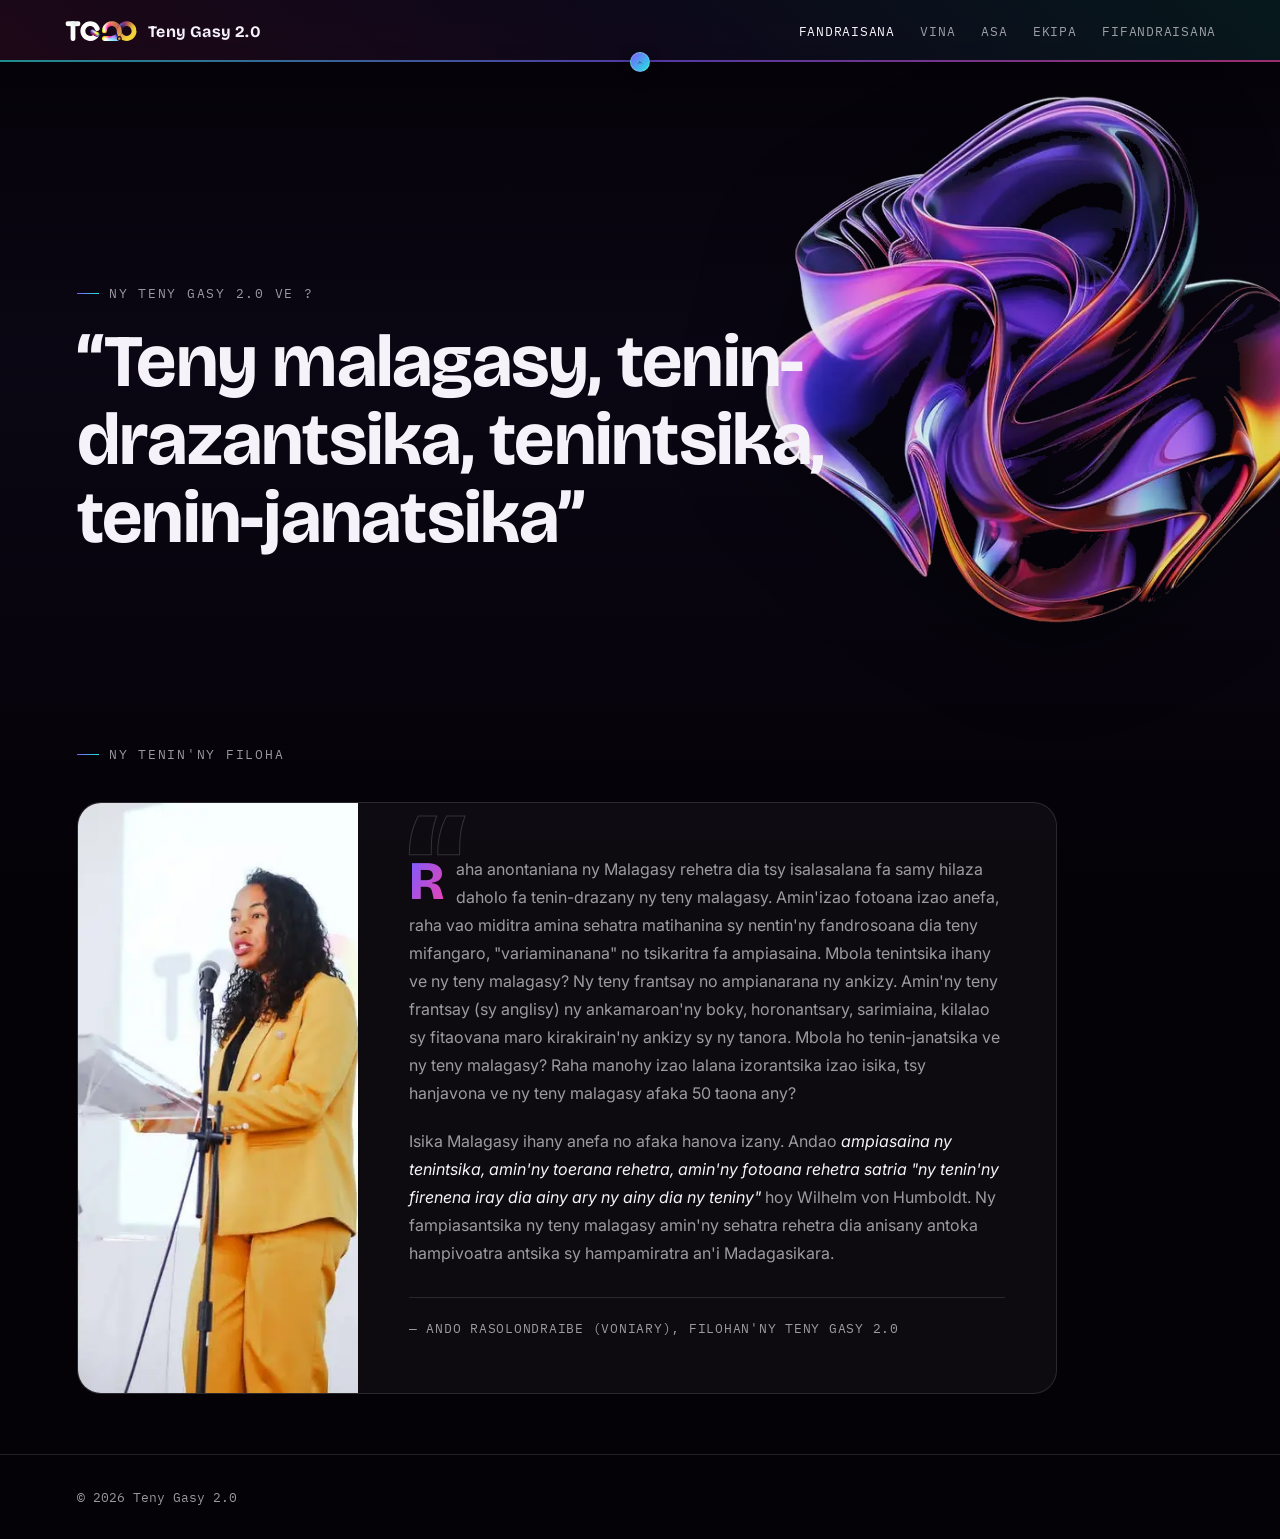
==== index.html @ e1ec0924 "Add files via upload" ====
<!doctype html>
<html lang="mg">
<head>
<meta charset="utf-8" />
<meta name="viewport" content="width=device-width,initial-scale=1" />
<title>Teny Gasy 2.0</title>
<link rel="preconnect" href="https://fonts.googleapis.com">
<link rel="preconnect" href="https://fonts.gstatic.com" crossorigin>
<link href="https://fonts.googleapis.com/css2?family=Bricolage+Grotesque:opsz,wght@12..96,400..800&family=Inter:wght@400;500;600&family=IBM+Plex+Mono:wght@500&display=swap" rel="stylesheet">
<link rel="icon" type="image/svg+xml" href="assets/logo-icon.svg">
<link rel="stylesheet" href="styles.css">
<script src="header.js" defer></script>
</head>
<body>

<header>
  <div class="header-inner">
  <a href="index.html" class="brand">
    <img class="brand-mark" src="assets/logo-icon.svg" alt="" aria-hidden="true" />
    Teny Gasy 2.0
  </a>
  <nav>
    <a href="index.html" aria-current="page">Fandraisana</a>
    <a href="vina.html">Vina</a>
    <a href="hetsika.html">Asa</a>
    <a href="ekipa.html">Ekipa</a>
    <a href="fifandraisana.html">Fifandraisana</a>
  </nav>
  <button class="navburger" type="button" aria-expanded="false" aria-controls="mobile-nav" aria-label="Sokafy ny safidy">
    <span class="navburger-bar"></span>
    <span class="navburger-bar"></span>
    <span class="navburger-bar"></span>
  </button>
  </div>
  <nav class="mobile-nav" id="mobile-nav"></nav>
  <button class="header-toggle" type="button" aria-expanded="true" aria-label="Hafenoy/Aseho ny lohapejy">
    <svg viewBox="0 0 24 24" fill="none" xmlns="http://www.w3.org/2000/svg"><path d="M6 9l6 6 6-6" stroke="currentColor" stroke-width="2" stroke-linecap="round" stroke-linejoin="round"/></svg>
  </button>
</header>

<!-- FANDRAISANA / ACCUEIL -->
<section id="fandraisana">
  <div class="blob-wrap"><img class="blob-img blob--hero" src="assets/hero-blob.webp" alt="" /></div>
  <div class="section-inner">
    <div class="hero-copy">
      <div class="eyebrow">Ny Teny Gasy 2.0 ve ?</div>
      <h1>“Teny malagasy, tenin-drazantsika, tenintsika, tenin-janatsika”</h1>
    </div>
  </div>
</section>

<!-- TENIN'NY FILOHA -->
<section id="teninny-filoha">
  <div class="section-inner">
    <div class="eyebrow">Ny tenin'ny filoha</div>
    <div class="statement-card">
      <div class="statement-media">
        <img src="assets/filoha/filoha-2026.webp" alt="Filohan'ny Teny Gasy 2.0 miteny am-pihaonana" loading="lazy" />
      </div>
      <div class="statement-body">
        <span class="quote-mark" aria-hidden="true">&ldquo;</span>
        <div class="statement">
          <p>Raha anontaniana ny Malagasy rehetra dia tsy isalasalana fa samy hilaza daholo fa tenin-drazany ny teny malagasy. Amin'izao fotoana izao anefa, raha vao miditra amina sehatra matihanina sy nentin'ny fandrosoana dia teny mifangaro, "variaminanana" no tsikaritra fa ampiasaina. Mbola tenintsika ihany ve ny teny malagasy? Ny teny frantsay no ampianarana ny ankizy. Amin'ny teny frantsay (sy anglisy) ny ankamaroan'ny boky, horonantsary, sarimiaina, kilalao sy fitaovana maro kirakirain'ny ankizy sy ny tanora. Mbola ho tenin-janatsika ve ny teny malagasy? Raha manohy izao lalana izorantsika izao isika, tsy hanjavona ve ny teny malagasy afaka 50 taona any?</p>
          <p>Isika Malagasy ihany anefa no afaka hanova izany. Andao <em>ampiasaina ny tenintsika, amin'ny toerana rehetra, amin'ny fotoana rehetra satria "ny tenin'ny firenena iray dia ainy ary ny ainy dia ny teniny"</em> hoy Wilhelm von Humboldt. Ny fampiasantsika ny teny malagasy amin'ny sehatra rehetra dia anisany antoka hampivoatra antsika sy hampamiratra an'i Madagasikara.</p>
        </div>
        <p class="signature">— Ando RASOLONDRAIBE (Voniary), Filohan'ny Teny Gasy 2.0</p>
      </div>
    </div>
  </div>
</section>

<footer>
  <p>© 2026 Teny Gasy 2.0</p>
</footer>


</body>
</html>
---- styles.css ----
:root{
  --bg:#040207;
  --ink:#f6f2fa;
  --muted:rgba(246,242,250,.62);
  --line:rgba(246,242,250,.12);
  --surface:rgba(255,255,255,.04);
  --violet:#7c5cff;
  --magenta:#ff3ea5;
  --cyan:#20e6dd;
  --gold:#ffb020;

  --display: "Bricolage Grotesque", ui-sans-serif, system-ui, sans-serif;
  --body: "Inter", ui-sans-serif, system-ui, sans-serif;
  --mono: "IBM Plex Mono", ui-monospace, monospace;
}

*{box-sizing:border-box}
html{scroll-behavior:smooth}
body{
  margin:0;
  background: linear-gradient(180deg, transparent, rgba(124,92,255,.05) 40%, transparent) fixed, var(--bg);
  color:var(--ink);
  font-family:var(--body);
  -webkit-font-smoothing:antialiased;
  overflow-x:hidden;
}

a{color:inherit}

::selection{ background: var(--violet); color:#fff; }

/* ---------- signature visuals (real liquid-glass renders) ---------- */

.blob-wrap{
  position:absolute;
  inset:0;
  pointer-events:none;
  z-index:0;
  overflow:hidden;
}

.blob-img{
  position:absolute;
  animation: drift 26s ease-in-out infinite;
  will-change: transform;
  filter: drop-shadow(0 20px 50px rgba(0,0,0,.5));
}

@keyframes drift{
  0%,100%{ transform: translate3d(0,0,0) rotate(0deg) scale(1); }
  50%{ transform: translate3d(0,-16px,0) rotate(2deg) scale(1.02); }
}

@media (prefers-reduced-motion: reduce){
  .blob-img{ animation: none; }
}

.blob--hero{
  top:-6%; right:-8%;
  width:min(58vw, 78vh, 680px);
  opacity:.95;
}

.blob--vina{
  width:min(38vw, 460px);
  top:-40px; right:-20px;
  opacity:.95;
}

.blob--hetsika{
  width:min(50vw, 620px);
  bottom:-80px; right:-60px;
  opacity:.8;
}

.blob--ekipa{
  width:min(38vw, 460px);
  top:60px; right:-60px;
  opacity:.6;
}

.blob--contact{
  width:min(40vw, 480px);
  bottom:-100px; right:-60px;
  opacity:.7;
}

header{
  position:sticky; top:0; z-index:50;
  padding:20px clamp(20px,5vw,64px);
  background:
    linear-gradient(220deg, rgba(32,230,221,.10), rgba(124,92,255,.08) 50%, rgba(255,62,165,.10)),
    rgba(4,2,7,.78);
  backdrop-filter: blur(14px);
  transition: padding .35s ease;
}
header::after{
  content:"";
  position:absolute; left:0; right:0; bottom:0;
  height:2px;
  background: linear-gradient(90deg, var(--cyan), var(--violet), var(--magenta));
  opacity:.6;
}

.header-inner{
  display:flex; align-items:center; justify-content:space-between;
  max-height:60px;
  opacity:1;
  overflow:hidden;
  transition: max-height .35s ease, opacity .25s ease .05s;
}

header.is-collapsed{ padding-top:7px; padding-bottom:7px; }
header.is-collapsed .header-inner{
  max-height:0;
  opacity:0;
  pointer-events:none;
  transition: max-height .3s ease, opacity .15s ease;
}

.header-toggle{
  position:absolute; left:50%; bottom:-10px; transform:translateX(-50%);
  width:20px; height:20px;
  display:flex; align-items:center; justify-content:center;
  border-radius:50%;
  border:1px solid rgba(255,255,255,.22);
  background: linear-gradient(135deg, var(--violet), var(--cyan));
  color:#04020c;
  cursor:pointer;
  box-shadow: 0 4px 14px rgba(0,0,0,.4);
  z-index:3;
  transition: transform .2s ease;
}
.header-toggle:hover{ transform:translateX(-50%) scale(1.1); }
.header-toggle svg{
  width:13px; height:13px;
  transform: rotate(180deg);
  transition: transform .3s ease;
}
header.is-collapsed .header-toggle svg{ transform: rotate(0deg); }

.brand{
  display:flex; align-items:center; gap:10px;
  font-family:var(--display);
  font-weight:700;
  font-size:16px;
  letter-spacing:.2px;
  text-decoration:none;
}
.brand-mark{
  width:auto;height:22px;
  display:block;
}

nav{ display:flex; gap:clamp(14px,2vw,30px); }
nav a{
  font-family:var(--mono);
  font-size:12.5px;
  text-transform:uppercase;
  letter-spacing:.06em;
  text-decoration:none;
  color:var(--muted);
  transition: color .2s ease;
}
nav a:hover{ color:var(--ink); }
nav a[aria-current="page"]{ color:var(--ink); }

.navburger{
  display:none;
  flex-direction:column;
  align-items:stretch;
  justify-content:center;
  gap:5px;
  width:32px; height:32px;
  padding:0;
  background:none;
  border:none;
  cursor:pointer;
  flex:0 0 auto;
}
.navburger-bar{
  display:block;
  width:100%; height:2px;
  border-radius:2px;
  background: var(--ink);
  transition: transform .25s ease, opacity .2s ease;
}
header.nav-open .navburger-bar:nth-child(1){ transform: translateY(7px) rotate(45deg); }
header.nav-open .navburger-bar:nth-child(2){ opacity:0; }
header.nav-open .navburger-bar:nth-child(3){ transform: translateY(-7px) rotate(-45deg); }

.mobile-nav{
  display:none;
  flex-direction:column;
  position:absolute; top:100%; left:0; right:0;
  background: rgba(4,2,7,.97);
  backdrop-filter: blur(16px);
  border-top:1px solid var(--line);
  max-height:0;
  overflow:hidden;
  transition: max-height .35s ease;
}
.mobile-nav a{
  padding:17px clamp(20px,5vw,64px);
  font-family:var(--mono);
  font-size:13px;
  text-transform:uppercase;
  letter-spacing:.06em;
  text-decoration:none;
  color:var(--muted);
  border-bottom:1px solid var(--line);
}
.mobile-nav a:last-child{ border-bottom:none; }
.mobile-nav a[aria-current="page"]{ color:var(--ink); }

header.nav-open .mobile-nav{ max-height:70vh; }

section{ position:relative; padding: 120px clamp(20px,6vw,90px); }
.section-inner{ position:relative; z-index:2; max-width:1180px; margin:0 auto; }

.eyebrow{
  font-family:var(--mono);
  font-size:12.5px;
  letter-spacing:.14em;
  text-transform:uppercase;
  color:var(--muted);
  display:flex; align-items:center; gap:10px;
  margin-bottom:22px;
}
.eyebrow::before{
  content:"";
  width:22px; height:1px;
  background: linear-gradient(90deg, var(--violet), var(--cyan));
}

h1,h2,h3{
  font-family:var(--display);
  font-weight:700;
  line-height:1.05;
  letter-spacing:-.01em;
  margin:0;
}

.lede{
  font-size:clamp(16px,1.4vw,19px);
  line-height:1.65;
  color:var(--muted);
  max-width:60ch;
}

.btn{
  display:inline-flex; align-items:center; gap:8px;
  font-family:var(--mono);
  font-size:13px;
  letter-spacing:.04em;
  text-transform:uppercase;
  text-decoration:none;
  color:var(--ink);
  background:var(--surface);
  border:1px solid var(--line);
  padding:13px 20px;
  border-radius:999px;
  transition: border-color .2s ease, transform .15s ease, background .2s ease;
}
.btn:hover{ border-color: rgba(255,255,255,.35); transform: translateY(-1px); }
.btn::after{ content:"→"; transition: transform .2s ease; }
.btn:hover::after{ transform: translateX(3px); }

.btn--solid{
  background: linear-gradient(120deg, var(--violet), var(--magenta));
  border-color: transparent;
  color:#fff;
  font-weight:600;
}

/* ---------- hero (fandraisana) ---------- */

#fandraisana{ padding-top:96px; padding-bottom:40px; min-height:76vh; display:flex; align-items:center; }
#fandraisana .section-inner{ width:100%; }

.hero-copy{ max-width:780px; }
.hero-copy h1{ font-size:clamp(38px, 6vw, 74px); margin:18px 0 22px 0; }
.hero-copy .lede{ margin-bottom:34px; max-width:56ch; }

.hero-cta{ display:flex; gap:14px; flex-wrap:wrap; }

/* ---------- tenin'ny filoha (statement) ---------- */

#teninny-filoha{ padding-top:0; padding-bottom:60px; }

.statement-card{
  position:relative;
  max-width:980px;
  margin-top:40px;
  display:grid;
  grid-template-columns:minmax(220px,280px) 1fr;
  border:1px solid var(--line);
  border-radius:24px;
  background:var(--surface);
  overflow:hidden;
}

.statement-media{ position:relative; min-height:100%; background:var(--bg); }
.statement-media img{
  position:absolute; inset:0;
  width:100%; height:100%;
  object-fit:cover;
  object-position:60% 30%;
  display:block;
}

.statement-body{
  position:relative;
  padding:52px clamp(24px,4vw,56px) 44px;
}

.quote-mark{
  position:absolute;
  top:-6px; left:clamp(20px,4vw,50px);
  font-family:var(--display);
  font-weight:800;
  font-size:150px;
  line-height:1;
  color:transparent;
  -webkit-text-stroke:1px rgba(255,255,255,.16);
  pointer-events:none;
  user-select:none;
}

.statement{ position:relative; z-index:1; max-width:760px; display:grid; gap:20px; margin-top:0; }
.statement p{ color:var(--muted); font-size:16px; line-height:1.75; margin:0; }
.statement em{ font-style:italic; color:var(--ink); }

.statement p:first-of-type::first-letter{
  font-family:var(--display);
  font-weight:800;
  font-size:3.4em;
  line-height:.75;
  float:left;
  padding-right:12px;
  margin-top:6px;
  background:linear-gradient(120deg, var(--violet), var(--magenta));
  -webkit-background-clip:text;
  background-clip:text;
  color:transparent;
}

.statement-card .signature{
  position:relative; z-index:1;
  margin-top:30px;
  padding-top:22px;
  border-top:1px solid var(--line);
  font-family:var(--mono);
  font-size:12.5px;
  letter-spacing:.06em;
  text-transform:uppercase;
  color:var(--muted);
}

@media (max-width:700px){
  .statement-card{ grid-template-columns:1fr; }
  .statement-media{ min-height:260px; }
  #fandraisana{ padding-top:76px; min-height:auto; }
}

/* ---------- page hero (sous-pages) ---------- */

.page-hero{ padding-top:150px; padding-bottom:60px; }
.page-hero h1{ font-size:clamp(32px,4.6vw,52px); max-width:18ch; }

/* ---------- vina ---------- */


.vina-grid{
  display:grid;
  grid-template-columns: 1fr 1fr;
  gap:60px;
  align-items:stretch;
  margin-top:52px;
}

.goal-list{ list-style:none; margin:0; padding:0; display:grid; gap:22px; }
.goal-list li{ display:flex; gap:16px; padding-bottom:22px; border-bottom:1px solid var(--line); }
.goal-list li:last-child{ border-bottom:none; padding-bottom:0; }

.goal-list h4{ font-family:var(--display); font-size:17px; margin:0 0 6px 0; font-weight:600; }
.goal-list p{ margin:0; color:var(--muted); font-size:14px; line-height:1.6; }

/* enlarged goal cards on the Vina page, to fill the height next to the statement column */
#vina .goal-list{
  display:grid;
  grid-template-rows:repeat(3,1fr);
  gap:20px;
  height:100%;
}
#vina .goal-list li{
  display:flex; align-items:center; gap:22px;
  padding:30px clamp(22px,2.4vw,34px);
  border:1px solid var(--line);
  border-radius:20px;
  background:var(--surface);
  transition: border-color .25s ease, transform .25s ease;
}
#vina .goal-list li:hover{ border-color: rgba(255,255,255,.28); transform: translateY(-2px); }

.goal-arrow{
  flex:0 0 auto;
  width:42px; height:42px;
  display:flex; align-items:center; justify-content:center;
}
.goal-arrow svg{ width:100%; height:100%; transition: transform .25s ease; }
#vina .goal-list li:hover .goal-arrow svg{ transform: translate(3px,-3px); }

#vina .goal-list p{ color:var(--ink); font-size:16.5px; line-height:1.55; font-weight:500; }

/* ---------- hetsika (carousels par rubrique) ---------- */

.rubriques{ margin-top:16px; }
.rubrique{ margin-bottom:64px; }
.rubrique:last-child{ margin-bottom:0; }
.rubrique h4{
  font-family:var(--display);
  font-weight:700;
  font-size:clamp(22px, 2.6vw, 30px);
  letter-spacing:-.01em;
  text-transform:none;
  color:var(--ink);
  margin-bottom:20px;
}

.rubrique-desc{
  margin:-8px 0 22px 0;
  color:var(--muted);
  font-size:15px;
  line-height:1.75;
  max-width:900px;
}

.carousel{ position:relative; }

.carousel-viewport{
  overflow:hidden;
  border-radius:4px;
}

.carousel-track{
  display:flex;
  gap:16px;
  cursor:grab;
  touch-action:pan-y;
  will-change:transform;
  transition: transform .5s cubic-bezier(.22,.85,.32,1);
  -webkit-user-select:none;
  user-select:none;
}
.carousel-track.is-dragging{
  transition:none;
  cursor:grabbing;
}

.carousel-slide{
  position:relative;
  flex:0 0 auto;
  width:min(560px, 84vw);
  aspect-ratio:16/10;
  border-radius:20px;
  overflow:hidden;
  border:1px solid var(--line);
  background:var(--bg);
  margin:0;
}
.carousel-slide img{
  width:100%; height:100%;
  object-fit:cover;
  display:block;
  -webkit-user-drag:none;
  pointer-events:none;
}
.carousel-slide figcaption{
  position:absolute; inset:auto 0 0 0;
  display:flex; flex-direction:column; gap:4px;
  padding:26px clamp(18px,3vw,28px) 18px;
  background:linear-gradient(180deg, transparent, rgba(4,2,7,.92) 65%);
  opacity:0;
  transform:translateY(10px);
  transition: opacity .45s ease, transform .45s ease;
}
.carousel-slide.is-active figcaption{ opacity:1; transform:translateY(0); }

.rc-title{ font-family:var(--display); font-weight:600; font-size:15.5px; color:var(--ink); }
.rc-date{ font-family:var(--mono); font-size:11px; letter-spacing:.06em; text-transform:uppercase; color:var(--muted); }

.carousel-controls{
  display:flex; align-items:center; justify-content:center;
  gap:14px; margin-top:16px;
}
.carousel-arrow{
  width:34px; height:34px; border-radius:50%;
  border:1px solid var(--line); background:var(--surface);
  color:var(--ink); font-size:16px; line-height:1;
  cursor:pointer;
  display:flex; align-items:center; justify-content:center;
  transition: border-color .2s ease, transform .15s ease;
}
.carousel-arrow:hover{ border-color:rgba(255,255,255,.35); transform:translateY(-1px); }

.carousel-dots{ display:flex; gap:8px; }
.carousel-dot{
  width:7px; height:7px; border-radius:50%;
  background:var(--line); border:none; padding:0;
  cursor:pointer;
  transition: background .2s ease, transform .2s ease;
}
.carousel-dot.is-active{
  background: linear-gradient(120deg, var(--violet), var(--cyan));
  transform: scale(1.35);
}

.rubrique--links{ padding-top:36px; border-top:1px solid var(--line); }
.link-row{ display:flex; gap:12px; flex-wrap:wrap; margin-top:18px; }

.section-subhead{
  font-size:20px;
  margin-top:64px;
}

/* ---------- ekipa ---------- */

.team-photo{
  margin:32px 0 60px 0;
  border-radius:22px;
  overflow:hidden;
  border:1px solid var(--line);
  aspect-ratio:16/9;
}
.team-photo img{ width:100%; height:100%; object-fit:cover; display:block; }

.team-stories-title{
  font-family:var(--display);
  font-weight:700;
  font-size:clamp(22px, 2.6vw, 30px);
  letter-spacing:-.01em;
  color:var(--ink);
  margin-bottom:20px;
}

.carousel--team .carousel-slide{
  width:min(640px, 88vw);
  aspect-ratio:auto;
  display:grid;
  grid-template-columns:200px 1fr;
  background:var(--surface);
}
.team-media{ position:relative; }
.team-media img{ position:absolute; inset:0; width:100%; height:100%; object-fit:cover; display:block; }
.team-body{
  padding:26px 28px;
  display:flex;
  flex-direction:column;
  justify-content:center;
  gap:8px;
}
.team-body h5{ font-family:var(--display); font-size:17px; margin:0; font-weight:600; color:var(--ink); }
.team-body .role{ font-family:var(--mono); font-size:11px; letter-spacing:.05em; text-transform:uppercase; color:var(--muted); }
.team-body p{ margin:4px 0 0 0; font-size:13.5px; line-height:1.6; color:var(--muted); }

@media (max-width:600px){
  .carousel--team .carousel-slide{ grid-template-columns:1fr; }
  .team-media{ height:220px; }
  .team-media img{ object-position: center 18%; }
  .team-media img[src*="tina"]{ object-position: center 30%; }
  .team-media img[src*="mose-njo"]{ object-position: center 30%; }
  .team-media img[src*="joro"]{ object-position: center 32%; }
}

/* ---------- fifandraisana ---------- */

#fifandraisana{ padding-bottom:140px; }

.reason-list{
  display:grid;
  grid-template-columns:repeat(3, 1fr);
  gap:16px;
  margin-top:40px;
  max-width:900px;
}
.reason-item{
  display:flex; flex-direction:column; gap:16px;
  padding:24px;
  border:1px solid var(--line);
  border-radius:18px;
  background:var(--surface);
}
.reason-icon{
  width:36px; height:36px;
  display:flex; align-items:center; justify-content:center;
}
.reason-icon svg{ width:100%; height:100%; }
.reason-item p{ margin:0; font-size:14.5px; line-height:1.6; color:var(--muted); }

.contact-grid{
  margin-top:52px;
  display:grid;
  grid-template-columns:repeat(auto-fit,minmax(240px,1fr));
  gap:16px;
}

.contact-card{
  border:1px solid var(--line);
  border-radius:18px;
  padding:22px;
  background:var(--surface);
  display:flex; flex-direction:column; gap:14px;
}

.contact-icon{
  width:38px; height:38px;
  border-radius:12px;
  border:1px solid var(--line);
  display:flex; align-items:center; justify-content:center;
}
.contact-icon svg{ width:19px; height:19px; }

.contact-card .label{ font-family:var(--mono); font-size:11.5px; text-transform:uppercase; letter-spacing:.06em; color:var(--muted); }
.contact-card .value{ font-size:15px; word-break:break-word; }
.contact-card .btn{ align-self:flex-start; }

.contact-link{
  display:inline-flex; align-items:center; gap:6px;
  font-family:var(--display);
  font-weight:600;
  font-size:15px;
  color:var(--ink);
  text-decoration:none;
  align-self:flex-start;
}
.contact-link .arrow{
  transition: transform .2s ease;
  color:var(--cyan);
}
.contact-link:hover .arrow{ transform: translate(3px,-3px); }

footer{
  padding:34px clamp(20px,6vw,90px);
  border-top:1px solid var(--line);
  display:flex; justify-content:space-between; align-items:center;
  flex-wrap:wrap; gap:12px;
}
footer p{ margin:0; font-size:12.5px; color:var(--muted); font-family:var(--mono); }

/* ---------- responsive ---------- */

@media (max-width: 860px){
  .header-inner > nav{ display:none; }
  .navburger{ display:flex; }
  .mobile-nav{ display:flex; }
  .vina-grid{ grid-template-columns:1fr; gap:36px; }
  #vina .goal-list{ height:auto; }
  .blob--hero{ width:80vw; height:80vw; top:-4%; right:-20%; opacity:.7; }
  .reason-list{ grid-template-columns:1fr; }
}

@media (max-width:520px){
  .carousel--team .carousel-slide{ width:min(420px, 88vw); }
  .statement-body{ padding-left:clamp(20px,4vw,56px); padding-right:clamp(20px,4vw,56px); }
  footer{ flex-direction:column; align-items:flex-start; }
}

/* placé en dernier pour bien l'emporter sur les règles non-responsive ci-dessus */
@media (max-width:700px){
  section{ padding-top:72px; padding-bottom:72px; }
  .page-hero{ padding-top:100px; padding-bottom:36px; }
  #fifandraisana{ padding-bottom:80px; }
}

:focus-visible{ outline:2px solid var(--cyan); outline-offset:3px; }
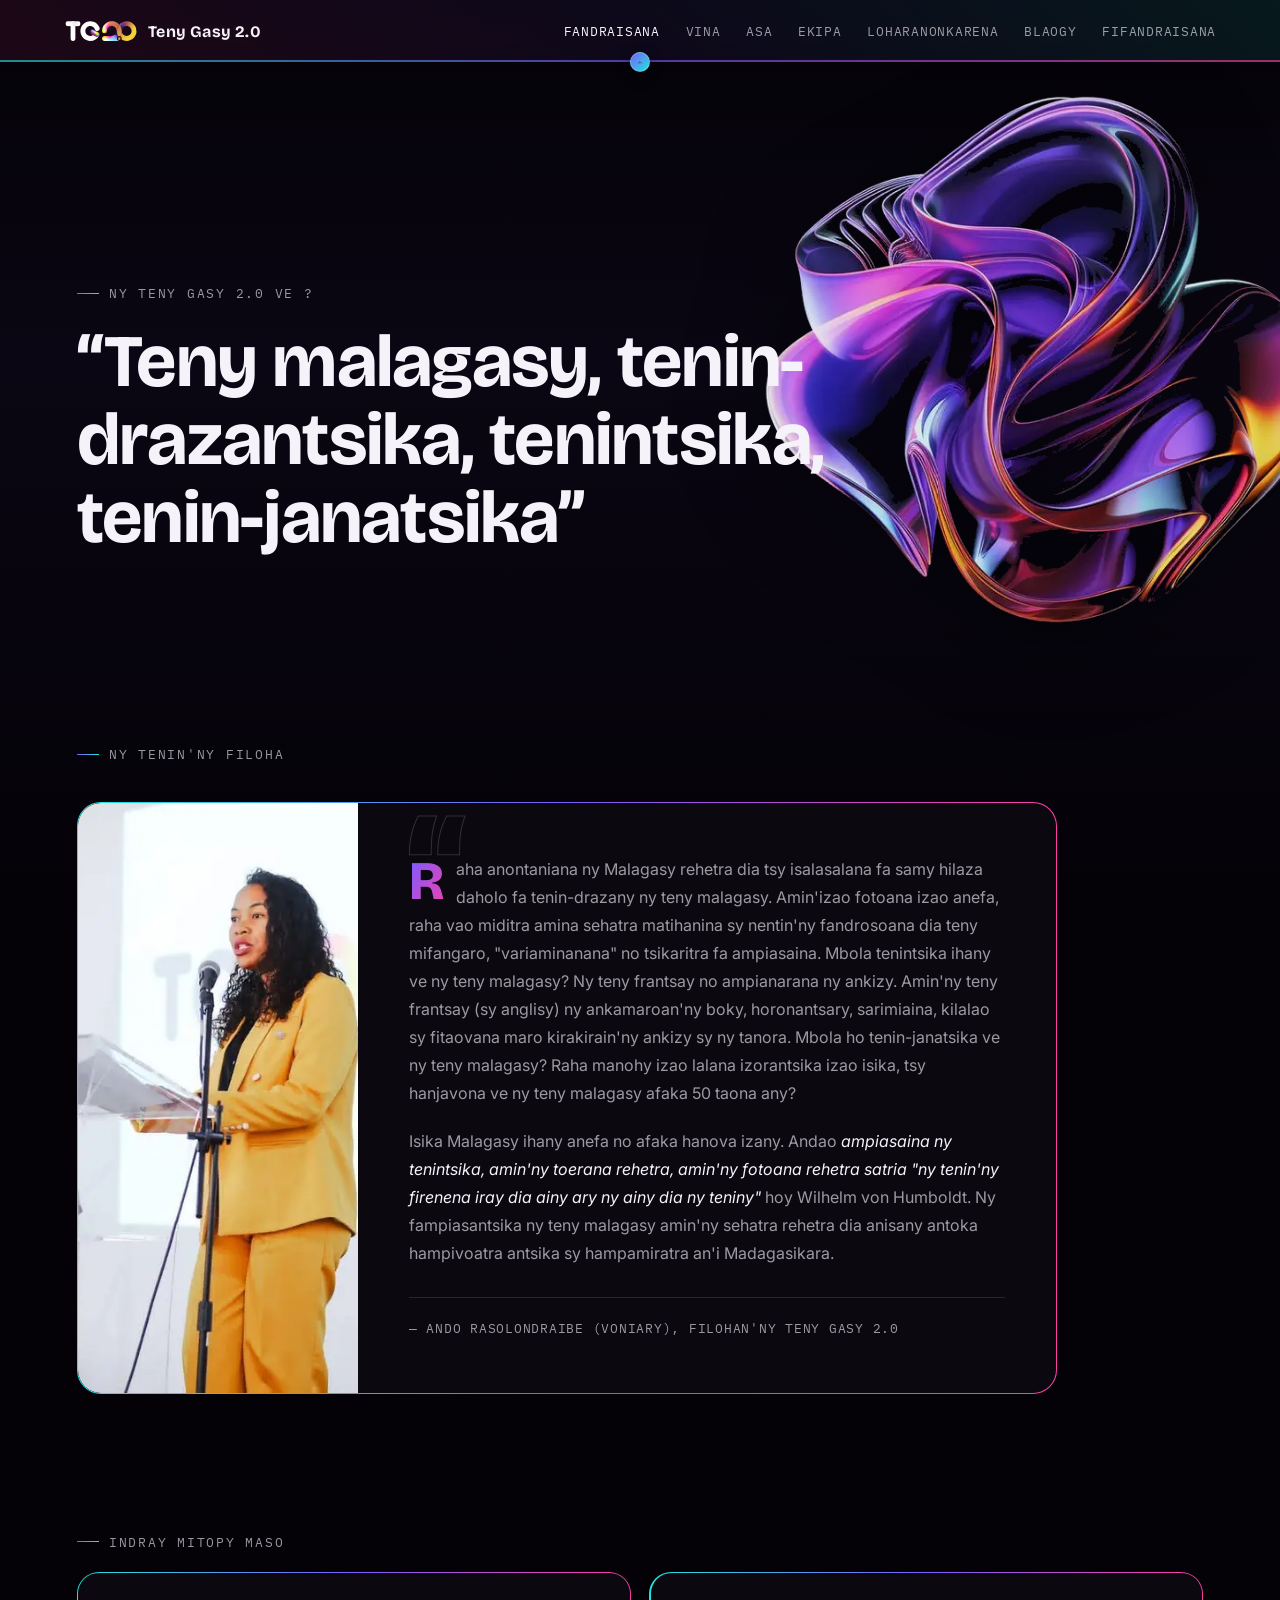
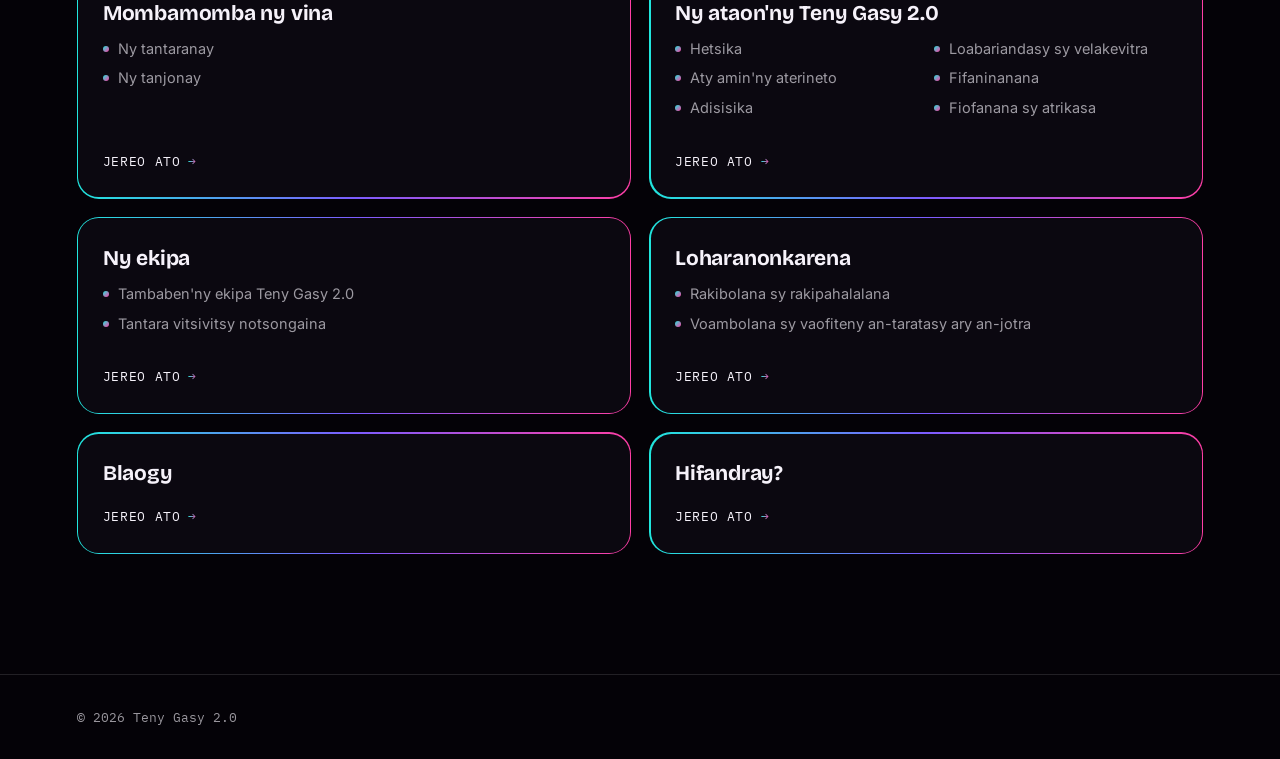
==== commit a4b013f4: "Add files via upload" ====
--- a/index.html
+++ b/index.html
@@ -9,7 +9,7 @@
 <link href="https://fonts.googleapis.com/css2?family=Bricolage+Grotesque:opsz,wght@12..96,400..800&family=Inter:wght@400;500;600&family=IBM+Plex+Mono:wght@500&display=swap" rel="stylesheet">
 <link rel="icon" type="image/svg+xml" href="assets/logo-icon.svg">
 <link rel="stylesheet" href="styles.css">
-<script src="header.js" defer></script>
+<script src="main.js" defer></script>
 </head>
 <body>
 
@@ -24,6 +24,8 @@
     <a href="vina.html">Vina</a>
     <a href="hetsika.html">Asa</a>
     <a href="ekipa.html">Ekipa</a>
+    <a href="loharanonkarena.html">Loharanonkarena</a>
+    <a href="blaogy.html">Blaogy</a>
     <a href="fifandraisana.html">Fifandraisana</a>
   </nav>
   <button class="navburger" type="button" aria-expanded="false" aria-controls="mobile-nav" aria-label="Sokafy ny safidy">
@@ -43,8 +45,8 @@
   <div class="blob-wrap"><img class="blob-img blob--hero" src="assets/hero-blob.webp" alt="" /></div>
   <div class="section-inner">
     <div class="hero-copy">
-      <div class="eyebrow">Ny Teny Gasy 2.0 ve ?</div>
-      <h1>“Teny malagasy, tenin-drazantsika, tenintsika, tenin-janatsika”</h1>
+      <div class="eyebrow reveal">Ny Teny Gasy 2.0 ve ?</div>
+      <h1 class="reveal">“Teny malagasy, tenin-drazantsika, tenintsika, tenin-janatsika”</h1>
     </div>
   </div>
 </section>
@@ -52,12 +54,13 @@
 <!-- TENIN'NY FILOHA -->
 <section id="teninny-filoha">
   <div class="section-inner">
-    <div class="eyebrow">Ny tenin'ny filoha</div>
+    <div class="eyebrow reveal">Ny tenin'ny filoha</div>
     <div class="statement-card">
-      <div class="statement-media">
+      <div class="statement-card-inner">
+      <div class="statement-media reveal">
         <img src="assets/filoha/filoha-2026.webp" alt="Filohan'ny Teny Gasy 2.0 miteny am-pihaonana" loading="lazy" />
       </div>
-      <div class="statement-body">
+      <div class="statement-body reveal">
         <span class="quote-mark" aria-hidden="true">&ldquo;</span>
         <div class="statement">
           <p>Raha anontaniana ny Malagasy rehetra dia tsy isalasalana fa samy hilaza daholo fa tenin-drazany ny teny malagasy. Amin'izao fotoana izao anefa, raha vao miditra amina sehatra matihanina sy nentin'ny fandrosoana dia teny mifangaro, "variaminanana" no tsikaritra fa ampiasaina. Mbola tenintsika ihany ve ny teny malagasy? Ny teny frantsay no ampianarana ny ankizy. Amin'ny teny frantsay (sy anglisy) ny ankamaroan'ny boky, horonantsary, sarimiaina, kilalao sy fitaovana maro kirakirain'ny ankizy sy ny tanora. Mbola ho tenin-janatsika ve ny teny malagasy? Raha manohy izao lalana izorantsika izao isika, tsy hanjavona ve ny teny malagasy afaka 50 taona any?</p>
@@ -65,6 +68,79 @@
         </div>
         <p class="signature">— Ando RASOLONDRAIBE (Voniary), Filohan'ny Teny Gasy 2.0</p>
       </div>
+      </div>
+    </div>
+  </div>
+</section>
+
+<!-- TEASERS VERS LES AUTRES PEJY -->
+<section id="teasers">
+  <div class="section-inner">
+    <div class="eyebrow reveal">Indray mitopy maso</div>
+    <div class="nav-cards">
+
+      <a href="vina.html" class="nav-card reveal">
+        <span class="nav-card-inner">
+          <h3>Mombamomba ny vina</h3>
+          <ul class="nav-card-list">
+            <li>Ny tantaranay</li>
+            <li>Ny tanjonay</li>
+          </ul>
+          <span class="nav-card-cta">Jereo ato <span class="arrow" aria-hidden="true">→</span></span>
+        </span>
+      </a>
+
+      <a href="hetsika.html" class="nav-card reveal">
+        <span class="nav-card-inner">
+          <h3>Ny ataon'ny Teny Gasy 2.0</h3>
+          <ul class="nav-card-list nav-card-list--split">
+            <li>Hetsika</li>
+            <li>Loabariandasy sy velakevitra</li>
+            <li>Aty amin'ny aterineto</li>
+            <li>Fifaninanana</li>
+            <li>Adisisika</li>
+            <li>Fiofanana sy atrikasa</li>
+          </ul>
+          <span class="nav-card-cta">Jereo ato <span class="arrow" aria-hidden="true">→</span></span>
+        </span>
+      </a>
+
+      <a href="ekipa.html" class="nav-card reveal">
+        <span class="nav-card-inner">
+          <h3>Ny ekipa</h3>
+          <ul class="nav-card-list">
+            <li>Tambaben'ny ekipa Teny Gasy 2.0</li>
+            <li>Tantara vitsivitsy notsongaina</li>
+          </ul>
+          <span class="nav-card-cta">Jereo ato <span class="arrow" aria-hidden="true">→</span></span>
+        </span>
+      </a>
+
+      <a href="loharanonkarena.html" class="nav-card reveal">
+        <span class="nav-card-inner">
+          <h3>Loharanonkarena</h3>
+          <ul class="nav-card-list">
+            <li>Rakibolana sy rakipahalalana</li>
+            <li>Voambolana sy vaofiteny an-taratasy ary an-jotra</li>
+          </ul>
+          <span class="nav-card-cta">Jereo ato <span class="arrow" aria-hidden="true">→</span></span>
+        </span>
+      </a>
+
+      <a href="blaogy.html" class="nav-card reveal">
+        <span class="nav-card-inner">
+          <h3>Blaogy</h3>
+          <span class="nav-card-cta">Jereo ato <span class="arrow" aria-hidden="true">→</span></span>
+        </span>
+      </a>
+
+      <a href="fifandraisana.html" class="nav-card reveal">
+        <span class="nav-card-inner">
+          <h3>Hifandray?</h3>
+          <span class="nav-card-cta">Jereo ato <span class="arrow" aria-hidden="true">→</span></span>
+        </span>
+      </a>
+
     </div>
   </div>
 </section>
@@ -73,6 +149,5 @@
   <p>© 2026 Teny Gasy 2.0</p>
 </footer>
 
-
 </body>
 </html>
--- a/styles.css
+++ b/styles.css
@@ -7,7 +7,6 @@
   --violet:#7c5cff;
   --magenta:#ff3ea5;
   --cyan:#20e6dd;
-  --gold:#ffb020;
 
   --display: "Bricolage Grotesque", ui-sans-serif, system-ui, sans-serif;
   --body: "Inter", ui-sans-serif, system-ui, sans-serif;
@@ -242,11 +241,13 @@
 }
 
 .lede{
+  margin:0;
   font-size:clamp(16px,1.4vw,19px);
   line-height:1.65;
   color:var(--muted);
   max-width:60ch;
 }
+.lede--full{ max-width:none; }
 
 .btn{
   display:inline-flex; align-items:center; gap:8px;
@@ -266,13 +267,6 @@
 .btn::after{ content:"→"; transition: transform .2s ease; }
 .btn:hover::after{ transform: translateX(3px); }
 
-.btn--solid{
-  background: linear-gradient(120deg, var(--violet), var(--magenta));
-  border-color: transparent;
-  color:#fff;
-  font-weight:600;
-}
-
 /* ---------- hero (fandraisana) ---------- */
 
 #fandraisana{ padding-top:96px; padding-bottom:40px; min-height:76vh; display:flex; align-items:center; }
@@ -280,23 +274,93 @@
 
 .hero-copy{ max-width:780px; }
 .hero-copy h1{ font-size:clamp(38px, 6vw, 74px); margin:18px 0 22px 0; }
-.hero-copy .lede{ margin-bottom:34px; max-width:56ch; }
-
-.hero-cta{ display:flex; gap:14px; flex-wrap:wrap; }
+
+/* cartes de navigation vers les 6 autres pages */
+.nav-cards{
+  display:grid;
+  grid-template-columns:1fr 1fr;
+  gap:18px;
+}
+
+.nav-card{
+  display:block;
+  border-radius:22px;
+  padding:1.5px;
+  background: linear-gradient(90deg, var(--cyan), var(--violet), var(--magenta));
+  text-decoration:none;
+  color:var(--ink);
+  transition: transform .3s ease, filter .3s ease;
+}
+.nav-card:hover{
+  transform:translateY(-4px);
+  filter: brightness(1.3) saturate(1.2);
+}
+
+.nav-card-inner{
+  display:flex;
+  flex-direction:column;
+  height:100%;
+  padding:28.5px 24.5px;
+  border-radius:20.5px;
+  background:#0b0810;
+}
+
+.nav-card h3{ font-size:21px; margin-bottom:14px; }
+
+.nav-card-list{ list-style:none; margin:0 0 24px 0; padding:0; display:grid; gap:8px; }
+.nav-card-list--split{ grid-template-columns:1fr 1fr; column-gap:16px; }
+.nav-card-list li{
+  position:relative;
+  padding-left:15px;
+  color:var(--muted);
+  font-size:14.5px;
+  line-height:1.5;
+}
+.nav-card-list li::before{
+  content:"";
+  position:absolute; left:0; top:.55em;
+  width:6px; height:6px; border-radius:50%;
+  background: linear-gradient(135deg, var(--cyan), var(--magenta));
+}
+
+.nav-card-cta{
+  margin-top:auto;
+  align-self:flex-start;
+  display:inline-flex; align-items:center; gap:8px;
+  font-family:var(--mono); font-size:12.5px;
+  text-transform:uppercase; letter-spacing:.05em;
+  color:var(--ink);
+  padding-top:10px;
+}
+.nav-card-cta .arrow{
+  background: linear-gradient(90deg, var(--cyan), var(--magenta));
+  -webkit-background-clip:text;
+  background-clip:text;
+  color:transparent;
+  transition: transform .2s ease;
+}
+.nav-card:hover .nav-card-cta .arrow{ transform:translateX(4px); }
+
+#teasers{ padding-top:20px; }
 
 /* ---------- tenin'ny filoha (statement) ---------- */
 
-#teninny-filoha{ padding-top:0; padding-bottom:60px; }
+#teninny-filoha{ padding-top:0; }
 
 .statement-card{
   position:relative;
   max-width:980px;
   margin-top:40px;
+  border-radius:24px;
+  padding:1px;
+  background: linear-gradient(90deg, var(--cyan), var(--violet), var(--magenta));
+}
+
+.statement-card-inner{
   display:grid;
   grid-template-columns:minmax(220px,280px) 1fr;
-  border:1px solid var(--line);
-  border-radius:24px;
-  background:var(--surface);
+  border-radius:23px;
+  background:#0b0810;
   overflow:hidden;
 }
 
@@ -358,7 +422,7 @@
 }
 
 @media (max-width:700px){
-  .statement-card{ grid-template-columns:1fr; }
+  .statement-card-inner{ grid-template-columns:1fr; }
   .statement-media{ min-height:260px; }
   #fandraisana{ padding-top:76px; min-height:auto; }
 }
@@ -366,7 +430,7 @@
 /* ---------- page hero (sous-pages) ---------- */
 
 .page-hero{ padding-top:150px; padding-bottom:60px; }
-.page-hero h1{ font-size:clamp(32px,4.6vw,52px); max-width:18ch; }
+.page-hero h1{ font-size:clamp(32px,4.6vw,52px); max-width:18ch; margin-bottom:22px; }
 
 /* ---------- vina ---------- */
 
@@ -394,14 +458,21 @@
   height:100%;
 }
 #vina .goal-list li{
+  display:block;
+  border-radius:20px;
+  border-bottom:none;
+  padding:1px;
+  background: linear-gradient(90deg, var(--cyan), var(--violet), var(--magenta));
+}
+.goal-card-inner{
   display:flex; align-items:center; gap:22px;
+  height:100%;
   padding:30px clamp(22px,2.4vw,34px);
-  border:1px solid var(--line);
-  border-radius:20px;
-  background:var(--surface);
-  transition: border-color .25s ease, transform .25s ease;
-}
-#vina .goal-list li:hover{ border-color: rgba(255,255,255,.28); transform: translateY(-2px); }
+  border-radius:19px;
+  background:#0b0810;
+  transition: transform .25s ease, filter .3s ease;
+}
+#vina .goal-list li:hover .goal-card-inner{ transform: translateY(-2px); filter: brightness(1.15) saturate(1.15); }
 
 .goal-arrow{
   flex:0 0 auto;
@@ -418,14 +489,15 @@
 .rubriques{ margin-top:16px; }
 .rubrique{ margin-bottom:64px; }
 .rubrique:last-child{ margin-bottom:0; }
-.rubrique h4{
+.rubrique h2,
+.team-stories-title,
+.section-subtitle{
   font-family:var(--display);
   font-weight:700;
   font-size:clamp(22px, 2.6vw, 30px);
   letter-spacing:-.01em;
-  text-transform:none;
   color:var(--ink);
-  margin-bottom:20px;
+  margin:0 0 20px 0;
 }
 
 .rubrique-desc{
@@ -519,9 +591,114 @@
 .rubrique--links{ padding-top:36px; border-top:1px solid var(--line); }
 .link-row{ display:flex; gap:12px; flex-wrap:wrap; margin-top:18px; }
 
-.section-subhead{
-  font-size:20px;
-  margin-top:64px;
+/* ---------- loharanonkarena (ressources) ---------- */
+
+.blob--loharanonkarena{
+  width:min(38vw, 460px);
+  top:-40px; right:-20px;
+  opacity:.55;
+}
+
+.blob--blaogy{
+  width:min(40vw, 480px);
+  top:60px; right:-60px;
+  opacity:.6;
+}
+
+.resource-card{
+  border-radius:20px;
+  padding:1.5px;
+  background: linear-gradient(90deg, var(--cyan), var(--violet), var(--magenta));
+  margin-top:28px;
+}
+
+.resource-card-inner{
+  display:grid;
+  grid-template-columns:minmax(200px,260px) 1fr;
+  border-radius:18.5px;
+  background:#0b0810;
+  overflow:hidden;
+}
+
+.resource-media{ position:relative; min-height:100%; background:var(--bg); }
+.resource-media img{
+  position:absolute; inset:0;
+  width:100%; height:100%;
+  object-fit:cover;
+  display:block;
+}
+.resource-media img[src*="vaofiteny-toekarena"]{
+  object-position:center top;
+}
+
+.resource-body{ padding:30px clamp(22px,3vw,36px); }
+
+@media (max-width:760px){
+  .resource-card-inner{ grid-template-columns:1fr; }
+  .resource-media{ min-height:220px; }
+}
+
+.resource-cols{
+  list-style:none;
+  margin:0;
+  padding:0;
+  display:grid;
+  gap:26px 30px;
+}
+.resource-cols--2{ grid-template-columns:1fr 1fr; }
+.resource-cols--3{ grid-template-columns:1fr 1fr 1fr; }
+
+.resource-cols li{
+  position:relative;
+  padding-left:16px;
+  display:flex;
+  flex-direction:column;
+  align-items:flex-start;
+  gap:8px;
+}
+.resource-cols li::before{
+  content:"";
+  position:absolute; left:0; top:.45em;
+  width:6px; height:6px; border-radius:50%;
+  background: linear-gradient(135deg, var(--cyan), var(--magenta));
+}
+
+.resource-info h3{
+  font-family:var(--display);
+  font-weight:600;
+  font-size:14.5px;
+  line-height:1.35;
+  color:var(--ink);
+  margin:0 0 4px 0;
+}
+.resource-meta{
+  margin:0;
+  font-family:var(--mono);
+  font-size:11px;
+  letter-spacing:.02em;
+  color:var(--muted);
+}
+
+.resource-link{
+  display:inline-flex; align-items:center; gap:6px;
+  font-family:var(--mono); font-size:11.5px;
+  text-transform:uppercase; letter-spacing:.05em;
+  color:var(--ink);
+  text-decoration:none;
+  white-space:nowrap;
+}
+.resource-link .arrow{
+  background: linear-gradient(90deg, var(--cyan), var(--magenta));
+  -webkit-background-clip:text;
+  background-clip:text;
+  color:transparent;
+  transition: transform .2s ease;
+}
+.resource-link:hover .arrow{ transform:translate(3px,-2px); }
+
+@media (max-width:760px){
+  .resource-cols--2,
+  .resource-cols--3{ grid-template-columns:1fr; }
 }
 
 /* ---------- ekipa ---------- */
@@ -535,21 +712,20 @@
 }
 .team-photo img{ width:100%; height:100%; object-fit:cover; display:block; }
 
-.team-stories-title{
-  font-family:var(--display);
-  font-weight:700;
-  font-size:clamp(22px, 2.6vw, 30px);
-  letter-spacing:-.01em;
-  color:var(--ink);
-  margin-bottom:20px;
-}
-
 .carousel--team .carousel-slide{
   width:min(640px, 88vw);
   aspect-ratio:auto;
+  border:none;
+  padding:1px;
+  background: linear-gradient(90deg, var(--cyan), var(--violet), var(--magenta));
+}
+.team-slide-inner{
   display:grid;
   grid-template-columns:200px 1fr;
-  background:var(--surface);
+  height:100%;
+  border-radius:19px;
+  overflow:hidden;
+  background:#0b0810;
 }
 .team-media{ position:relative; }
 .team-media img{ position:absolute; inset:0; width:100%; height:100%; object-fit:cover; display:block; }
@@ -565,7 +741,7 @@
 .team-body p{ margin:4px 0 0 0; font-size:13.5px; line-height:1.6; color:var(--muted); }
 
 @media (max-width:600px){
-  .carousel--team .carousel-slide{ grid-template-columns:1fr; }
+  .team-slide-inner{ grid-template-columns:1fr; }
   .team-media{ height:220px; }
   .team-media img{ object-position: center 18%; }
   .team-media img[src*="tina"]{ object-position: center 30%; }
@@ -585,11 +761,16 @@
   max-width:900px;
 }
 .reason-item{
+  border-radius:18px;
+  padding:1px;
+  background: linear-gradient(90deg, var(--cyan), var(--violet), var(--magenta));
+}
+.reason-item-inner{
   display:flex; flex-direction:column; gap:16px;
+  height:100%;
   padding:24px;
-  border:1px solid var(--line);
-  border-radius:18px;
-  background:var(--surface);
+  border-radius:17px;
+  background:#0b0810;
 }
 .reason-icon{
   width:36px; height:36px;
@@ -597,6 +778,8 @@
 }
 .reason-icon svg{ width:100%; height:100%; }
 .reason-item p{ margin:0; font-size:14.5px; line-height:1.6; color:var(--muted); }
+
+#fifandraisana .section-subtitle{ margin-top:64px; }
 
 .contact-grid{
   margin-top:52px;
@@ -606,11 +789,16 @@
 }
 
 .contact-card{
-  border:1px solid var(--line);
   border-radius:18px;
+  padding:1px;
+  background: linear-gradient(90deg, var(--cyan), var(--violet), var(--magenta));
+}
+.contact-card-inner{
+  display:flex; flex-direction:column; gap:14px;
+  height:100%;
   padding:22px;
-  background:var(--surface);
-  display:flex; flex-direction:column; gap:14px;
+  border-radius:17px;
+  background:#0b0810;
 }
 
 .contact-icon{
@@ -622,8 +810,6 @@
 .contact-icon svg{ width:19px; height:19px; }
 
 .contact-card .label{ font-family:var(--mono); font-size:11.5px; text-transform:uppercase; letter-spacing:.06em; color:var(--muted); }
-.contact-card .value{ font-size:15px; word-break:break-word; }
-.contact-card .btn{ align-self:flex-start; }
 
 .contact-link{
   display:inline-flex; align-items:center; gap:6px;
@@ -656,6 +842,7 @@
   .mobile-nav{ display:flex; }
   .vina-grid{ grid-template-columns:1fr; gap:36px; }
   #vina .goal-list{ height:auto; }
+  .nav-cards{ grid-template-columns:1fr; }
   .blob--hero{ width:80vw; height:80vw; top:-4%; right:-20%; opacity:.7; }
   .reason-list{ grid-template-columns:1fr; }
 }
@@ -674,3 +861,24 @@
 }
 
 :focus-visible{ outline:2px solid var(--cyan); outline-offset:3px; }
+
+/* ---------- apparition séquentielle au défilement ---------- */
+/* .reveal ne se cache qu'une fois le JS prêt (progressive enhancement) :
+   si le script ne se charge pas, le contenu reste visible par défaut. */
+body.reveal-ready .reveal{
+  opacity:0;
+  transform:translateY(22px);
+  transition: opacity .6s ease, transform .6s ease;
+}
+body.reveal-ready .reveal.is-visible{
+  opacity:1;
+  transform:none;
+}
+
+@media (prefers-reduced-motion: reduce){
+  body.reveal-ready .reveal{
+    opacity:1;
+    transform:none;
+    transition:none;
+  }
+}
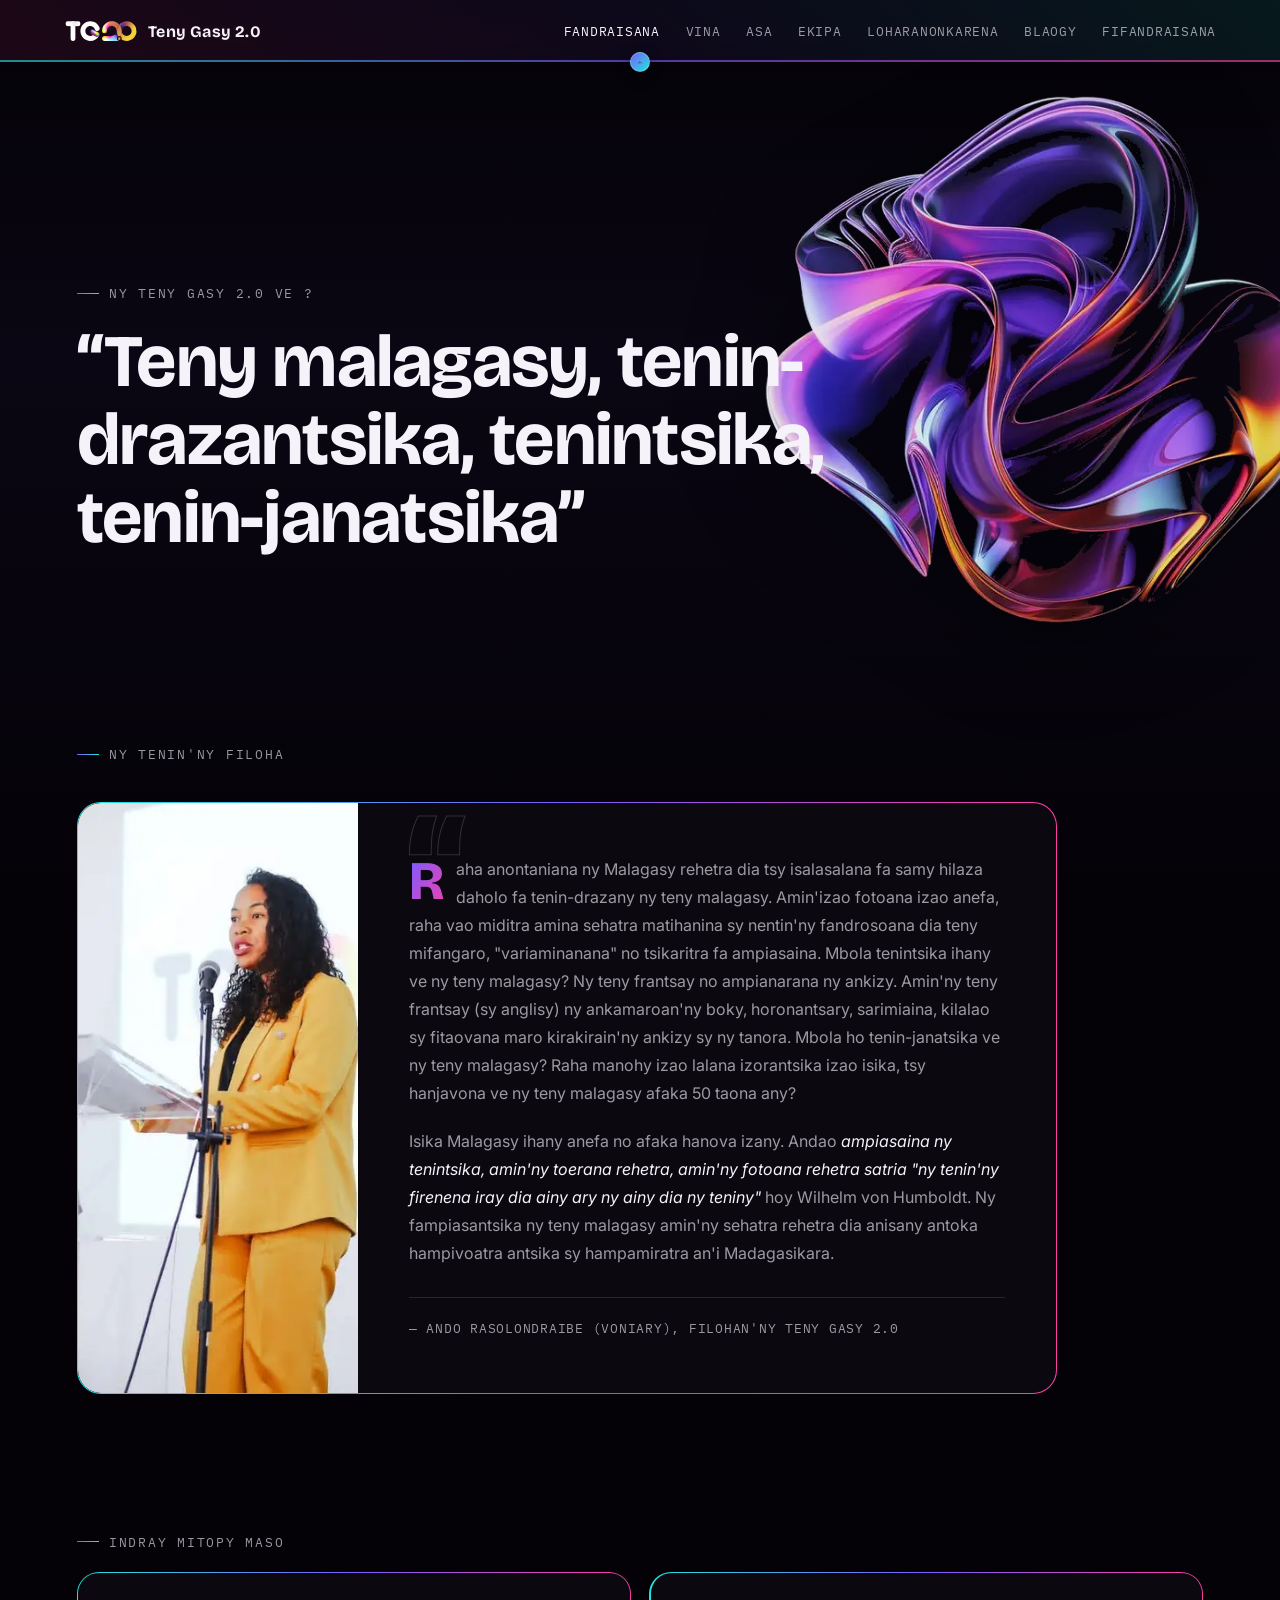
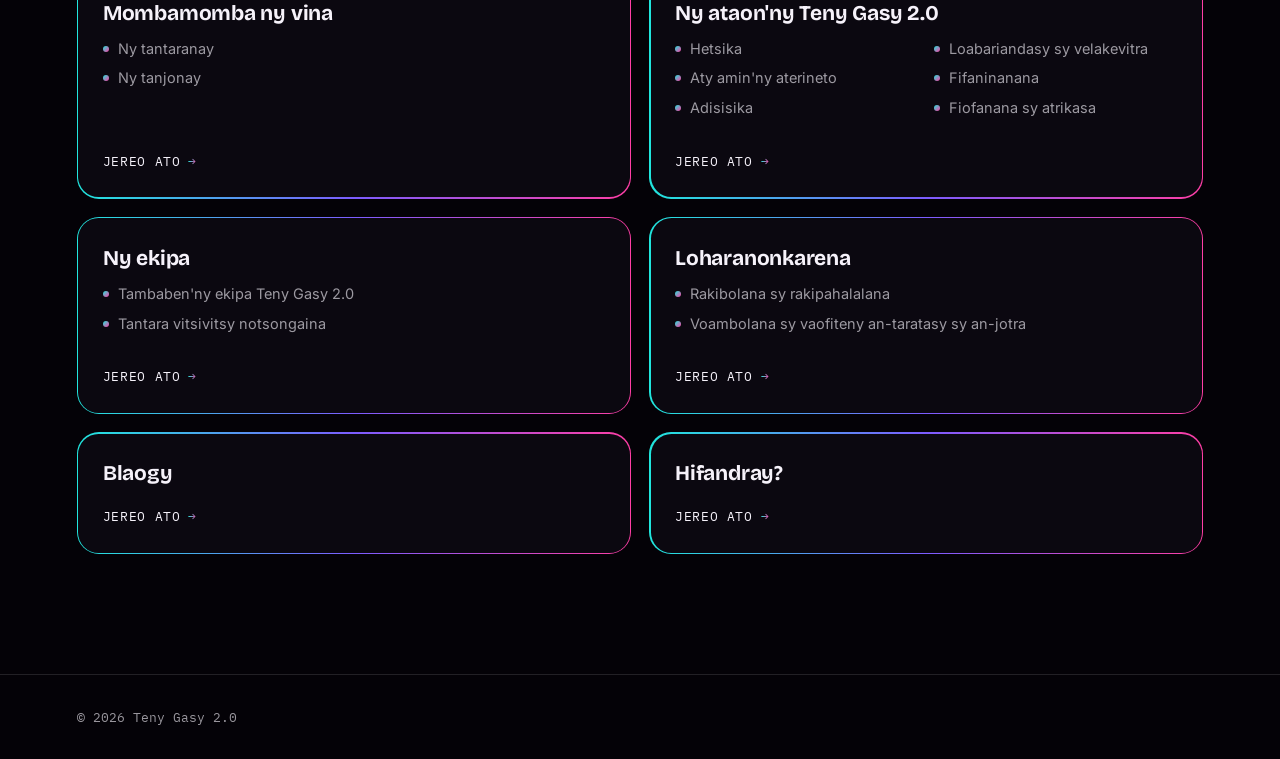
==== commit 22d58f44: "Update index.html" ====
--- a/index.html
+++ b/index.html
@@ -121,7 +121,7 @@
           <h3>Loharanonkarena</h3>
           <ul class="nav-card-list">
             <li>Rakibolana sy rakipahalalana</li>
-            <li>Voambolana sy vaofiteny an-taratasy ary an-jotra</li>
+            <li>Voambolana sy vaofiteny an-taratasy sy an-jotra</li>
           </ul>
           <span class="nav-card-cta">Jereo ato <span class="arrow" aria-hidden="true">→</span></span>
         </span>
